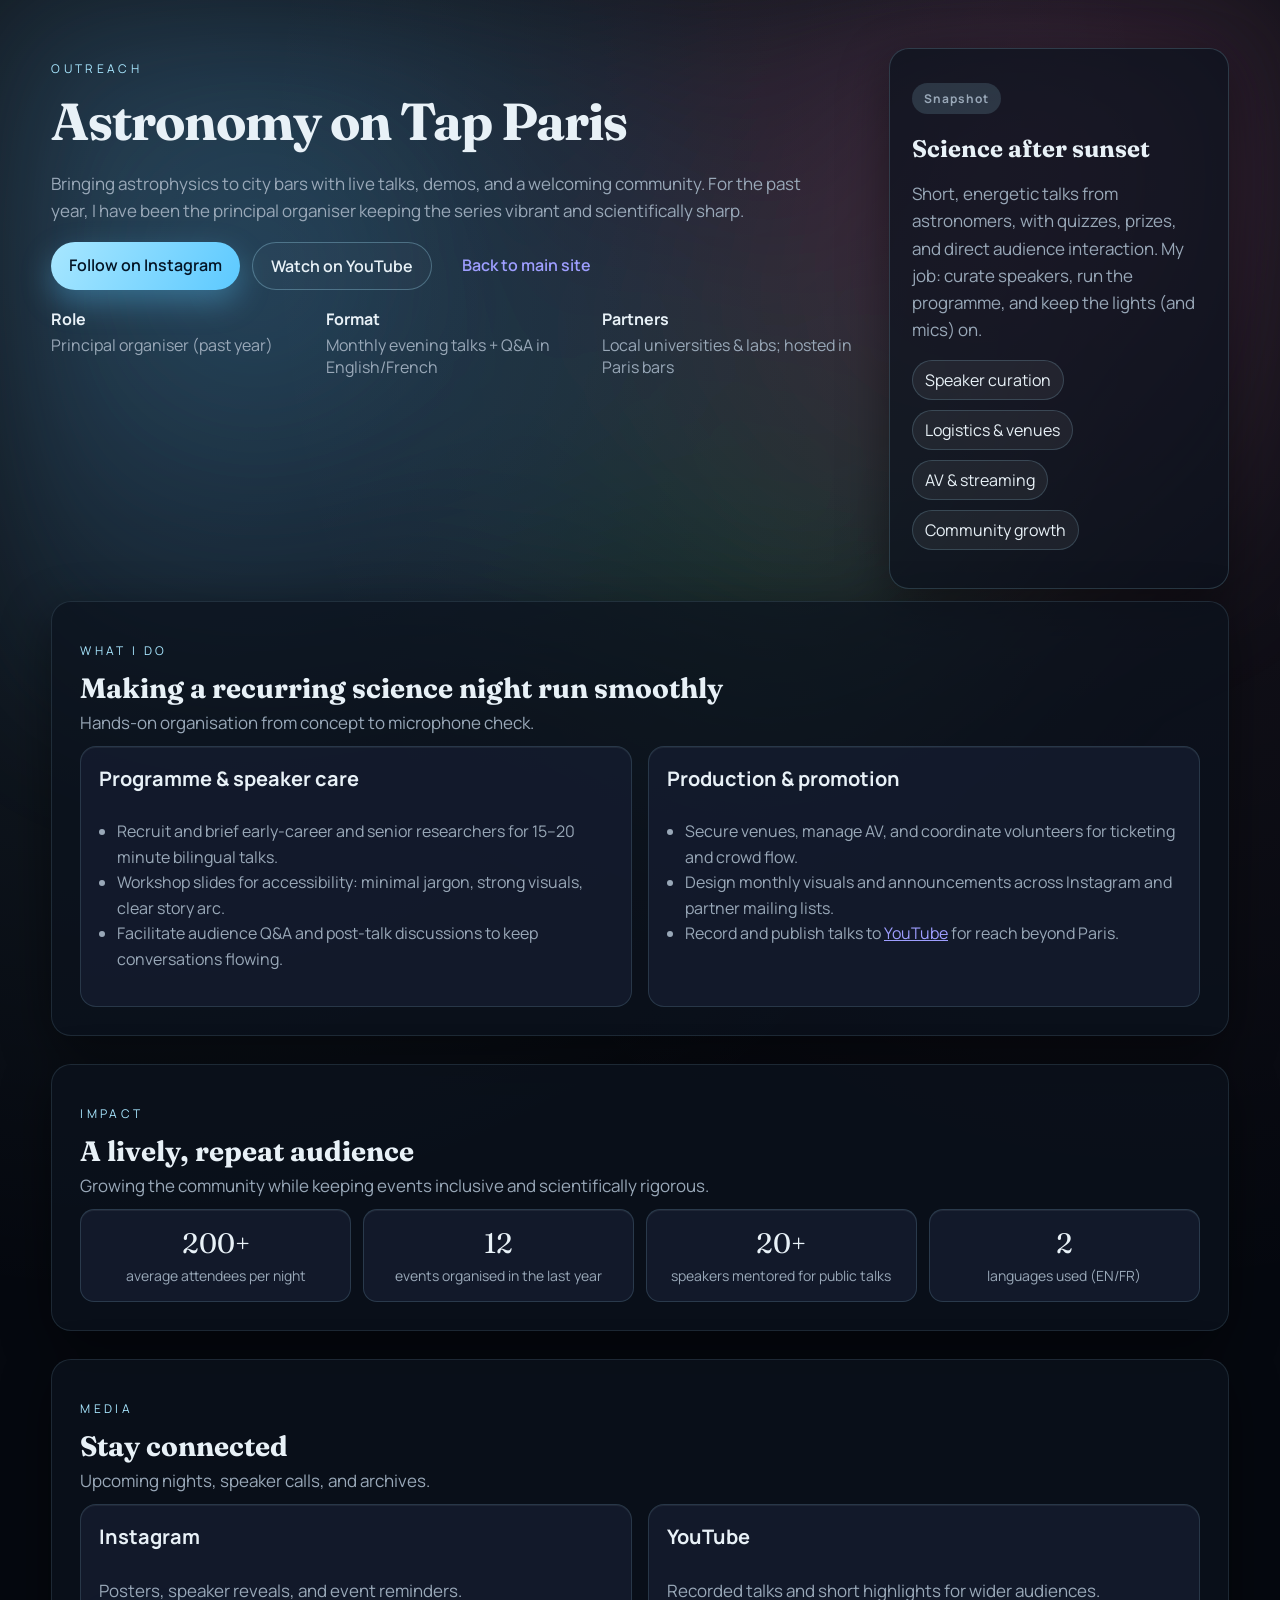
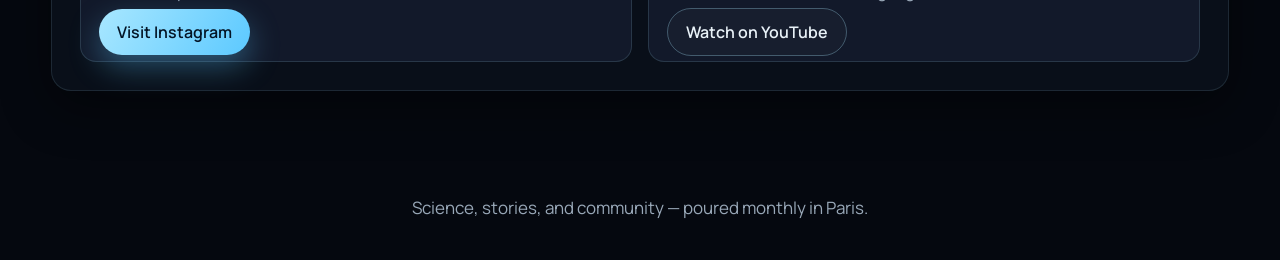
==== aot.html @ 62cdd080 "Merge pull request #1 from calumhrmurray/codex/create-astronomy-research-website-on-github Add Astro" ====
<!DOCTYPE html>
<html lang="en">
<head>
  <meta charset="UTF-8" />
  <meta name="viewport" content="width=device-width, initial-scale=1.0" />
  <title>Astronomy on Tap Paris | Calum H. Murray</title>
  <link rel="preconnect" href="https://fonts.googleapis.com">
  <link rel="preconnect" href="https://fonts.gstatic.com" crossorigin>
  <link href="https://fonts.googleapis.com/css2?family=Fraunces:wght@400;600;700&family=Manrope:wght@300;400;500;600&display=swap" rel="stylesheet">
  <link rel="stylesheet" href="styles.css" />
</head>
<body>
  <div class="aurora"></div>
  <header class="hero hero--narrow">
    <div class="hero__text">
      <p class="eyebrow">Outreach</p>
      <h1>Astronomy on Tap Paris</h1>
      <p class="lede">Bringing astrophysics to city bars with live talks, demos, and a welcoming community. For the past year, I have been the principal organiser keeping the series vibrant and scientifically sharp.</p>
      <div class="hero__actions">
        <a class="button primary" href="https://www.instagram.com/aotparis/" target="_blank" rel="noopener">Follow on Instagram</a>
        <a class="button ghost" href="https://www.youtube.com/@AoTParis" target="_blank" rel="noopener">Watch on YouTube</a>
        <a class="button" href="index.html">Back to main site</a>
      </div>
      <dl class="meta">
        <div><dt>Role</dt><dd>Principal organiser (past year)</dd></div>
        <div><dt>Format</dt><dd>Monthly evening talks + Q&A in English/French</dd></div>
        <div><dt>Partners</dt><dd>Local universities &amp; labs; hosted in Paris bars</dd></div>
      </dl>
    </div>
    <div class="hero__card">
      <p class="tag">Snapshot</p>
      <h2>Science after sunset</h2>
      <p>Short, energetic talks from astronomers, with quizzes, prizes, and direct audience interaction. My job: curate speakers, run the programme, and keep the lights (and mics) on.</p>
      <ul class="pill-list">
        <li>Speaker curation</li>
        <li>Logistics &amp; venues</li>
        <li>AV &amp; streaming</li>
        <li>Community growth</li>
      </ul>
    </div>
  </header>

  <main>
    <section class="panel">
      <div class="panel__header">
        <p class="eyebrow">What I do</p>
        <h3>Making a recurring science night run smoothly</h3>
        <p class="subtitle">Hands-on organisation from concept to microphone check.</p>
      </div>
      <div class="grid grid--two">
        <article class="card">
          <h4>Programme &amp; speaker care</h4>
          <ul class="bullet-list">
            <li>Recruit and brief early-career and senior researchers for 15–20 minute bilingual talks.</li>
            <li>Workshop slides for accessibility: minimal jargon, strong visuals, clear story arc.</li>
            <li>Facilitate audience Q&amp;A and post-talk discussions to keep conversations flowing.</li>
          </ul>
        </article>
        <article class="card">
          <h4>Production &amp; promotion</h4>
          <ul class="bullet-list">
            <li>Secure venues, manage AV, and coordinate volunteers for ticketing and crowd flow.</li>
            <li>Design monthly visuals and announcements across Instagram and partner mailing lists.</li>
            <li>Record and publish talks to <a href="https://www.youtube.com/@AoTParis" target="_blank" rel="noopener">YouTube</a> for reach beyond Paris.</li>
          </ul>
        </article>
      </div>
    </section>

    <section class="panel">
      <div class="panel__header">
        <p class="eyebrow">Impact</p>
        <h3>A lively, repeat audience</h3>
        <p class="subtitle">Growing the community while keeping events inclusive and scientifically rigorous.</p>
      </div>
      <div class="metrics">
        <div class="metric">
          <p class="metric__value">200+</p>
          <p class="metric__label">average attendees per night</p>
        </div>
        <div class="metric">
          <p class="metric__value">12</p>
          <p class="metric__label">events organised in the last year</p>
        </div>
        <div class="metric">
          <p class="metric__value">20+</p>
          <p class="metric__label">speakers mentored for public talks</p>
        </div>
        <div class="metric">
          <p class="metric__value">2</p>
          <p class="metric__label">languages used (EN/FR)</p>
        </div>
      </div>
    </section>

    <section class="panel">
      <div class="panel__header">
        <p class="eyebrow">Media</p>
        <h3>Stay connected</h3>
        <p class="subtitle">Upcoming nights, speaker calls, and archives.</p>
      </div>
      <div class="grid grid--two">
        <article class="card">
          <h4>Instagram</h4>
          <p>Posters, speaker reveals, and event reminders.</p>
          <a class="button primary" href="https://www.instagram.com/aotparis/" target="_blank" rel="noopener">Visit Instagram</a>
        </article>
        <article class="card">
          <h4>YouTube</h4>
          <p>Recorded talks and short highlights for wider audiences.</p>
          <a class="button ghost" href="https://www.youtube.com/@AoTParis" target="_blank" rel="noopener">Watch on YouTube</a>
        </article>
      </div>
    </section>
  </main>

  <footer class="footer">
    <p>Science, stories, and community — poured monthly in Paris.</p>
  </footer>
</body>
</html>
---- styles.css ----
:root {
  --bg: #05080f;
  --panel: rgba(12, 18, 30, 0.72);
  --accent: #a8e7ff;
  --accent-strong: #5cc9ff;
  --ink: #e8f1f7;
  --muted: #99a8b8;
  --card: rgba(20, 29, 46, 0.85);
  --shadow: 0 15px 50px rgba(0, 0, 0, 0.45);
  --radius: 20px;
  --grid: minmax(240px, 1fr);
  color-scheme: dark;
}

* { box-sizing: border-box; }

body {
  margin: 0;
  font-family: 'Manrope', system-ui, sans-serif;
  background: radial-gradient(80% 60% at 10% 10%, rgba(168, 231, 255, 0.12), transparent),
              radial-gradient(70% 60% at 90% 10%, rgba(255, 165, 196, 0.08), transparent),
              var(--bg);
  color: var(--ink);
  min-height: 100vh;
  overflow-x: hidden;
}

.aurora {
  position: fixed;
  inset: 0;
  background: radial-gradient(circle at 20% 30%, rgba(108, 182, 255, 0.25), transparent 45%),
              radial-gradient(circle at 80% 20%, rgba(255, 148, 205, 0.18), transparent 40%),
              radial-gradient(circle at 60% 60%, rgba(126, 255, 193, 0.12), transparent 40%);
  filter: blur(60px) saturate(130%);
  pointer-events: none;
  z-index: 0;
}

header, main, footer { position: relative; z-index: 1; }

.hero {
  display: grid;
  grid-template-columns: minmax(320px, 1fr) 340px;
  gap: 32px;
  padding: 64px clamp(24px, 4vw, 64px) 32px;
  align-items: start;
}

.hero--narrow {
  padding-top: 48px;
  padding-bottom: 12px;
}

.hero__text h1 {
  font-family: 'Fraunces', serif;
  font-size: clamp(36px, 5vw, 52px);
  margin: 8px 0 12px;
  letter-spacing: -0.02em;
}

.hero__text .lede { max-width: 760px; line-height: 1.6; color: var(--muted); }

.eyebrow {
  text-transform: uppercase;
  letter-spacing: 0.28em;
  font-size: 12px;
  color: var(--accent);
}

.lede, p { font-size: 17px; }

.hero__actions { display: flex; gap: 12px; margin: 18px 0; flex-wrap: wrap; }

.button {
  padding: 12px 18px;
  border-radius: 999px;
  text-decoration: none;
  font-weight: 600;
  transition: transform 0.25s ease, box-shadow 0.25s ease, background 0.25s ease;
}

.button.primary {
  background: linear-gradient(120deg, var(--accent), var(--accent-strong));
  color: #041526;
  box-shadow: 0 12px 30px rgba(92, 201, 255, 0.35);
}

.button.ghost {
  border: 1px solid rgba(168, 231, 255, 0.3);
  color: var(--ink);
  background: rgba(255, 255, 255, 0.02);
}

.button:hover { transform: translateY(-2px); }

.meta { display: grid; grid-template-columns: repeat(auto-fit, minmax(240px, 1fr)); gap: 8px 20px; margin: 18px 0; color: var(--muted); }
.meta dt { font-weight: 700; color: var(--ink); }
.meta dd { margin: 4px 0 12px; }

.hero__card {
  background: var(--panel);
  padding: 22px;
  border-radius: var(--radius);
  border: 1px solid rgba(168, 231, 255, 0.18);
  box-shadow: var(--shadow);
}

.hero__card h2 { margin-top: 8px; margin-bottom: 8px; font-family: 'Fraunces', serif; }
.hero__card p { color: var(--muted); line-height: 1.6; }
.tag {
  display: inline-flex;
  padding: 6px 12px;
  background: rgba(168, 231, 255, 0.15);
  border-radius: 999px;
  color: var(--accent);
  font-weight: 700;
  letter-spacing: 0.08em;
  font-size: 12px;
}

.pill-list { list-style: none; padding: 0; display: flex; gap: 10px; flex-wrap: wrap; }
.pill-list li { background: rgba(255, 255, 255, 0.06); padding: 8px 12px; border-radius: 999px; border: 1px solid rgba(168, 231, 255, 0.18); }

main { display: flex; flex-direction: column; gap: 28px; padding: 0 clamp(24px, 4vw, 64px) 64px; }

.panel {
  background: var(--panel);
  padding: 28px;
  border-radius: var(--radius);
  border: 1px solid rgba(168, 231, 255, 0.12);
  box-shadow: var(--shadow);
}

.panel__header h3 { margin: 6px 0; font-size: 28px; font-family: 'Fraunces', serif; }
.panel__header .subtitle { color: var(--muted); margin: 0 0 12px; }

.grid {
  display: grid;
  grid-template-columns: repeat(auto-fit, minmax(240px, 1fr));
  gap: 16px;
}

.grid--two { grid-template-columns: repeat(auto-fit, minmax(300px, 1fr)); }

.card {
  background: var(--card);
  padding: 18px;
  border-radius: 16px;
  border: 1px solid rgba(168, 231, 255, 0.14);
  box-shadow: inset 0 1px 0 rgba(255,255,255,0.06);
}

.card h4 { margin-top: 0; font-size: 20px; }
.card p { color: var(--muted); line-height: 1.6; }

.list article { border-bottom: 1px solid rgba(255,255,255,0.06); padding: 14px 0; }
.list article:last-child { border-bottom: none; }
.year { color: var(--accent); font-weight: 700; letter-spacing: 0.08em; text-transform: uppercase; margin: 0; }

.timeline__grid { display: grid; grid-template-columns: repeat(auto-fit, minmax(220px, 1fr)); gap: 14px; }
.timeline__item { background: var(--card); padding: 16px; border-radius: 14px; border: 1px solid rgba(168, 231, 255, 0.14); }
.timeline__item .year { margin-bottom: 6px; }

.bullet-list { padding-left: 18px; color: var(--muted); line-height: 1.6; }

.panel--graph #graph { width: 100%; height: 520px; background: linear-gradient(180deg, rgba(255,255,255,0.02), rgba(255,255,255,0.03)); border-radius: 16px; border: 1px dashed rgba(168, 231, 255, 0.28); }
.legend { margin-top: 12px; color: var(--muted); font-size: 14px; }
.dot { display: inline-block; width: 12px; height: 12px; border-radius: 50%; margin-right: 6px; border: 1px solid rgba(255,255,255,0.3); }
.dot.paper { background: #0a3a6d; }
.dot.theme { background: #0f6d67; }

.footer { text-align: center; padding: 24px; color: var(--muted); font-size: 14px; }

.metrics {
  display: grid;
  grid-template-columns: repeat(auto-fit, minmax(180px, 1fr));
  gap: 12px;
}

.metric {
  background: var(--card);
  border: 1px solid rgba(168, 231, 255, 0.16);
  border-radius: 14px;
  padding: 16px;
  text-align: center;
  box-shadow: inset 0 1px 0 rgba(255, 255, 255, 0.06);
}

.metric__value {
  margin: 0;
  font-size: 28px;
  font-family: 'Fraunces', serif;
}

.metric__label {
  margin: 6px 0 0;
  color: var(--muted);
  font-size: 14px;
}

@media (max-width: 900px) {
  .hero { grid-template-columns: 1fr; }
  .hero__card { order: -1; }
}

@media (max-width: 600px) {
  main { padding: 0 16px 48px; }
  .panel { padding: 20px; }
  .hero { padding: 48px 16px 16px; }
  .hero__text .lede { font-size: 16px; }
}
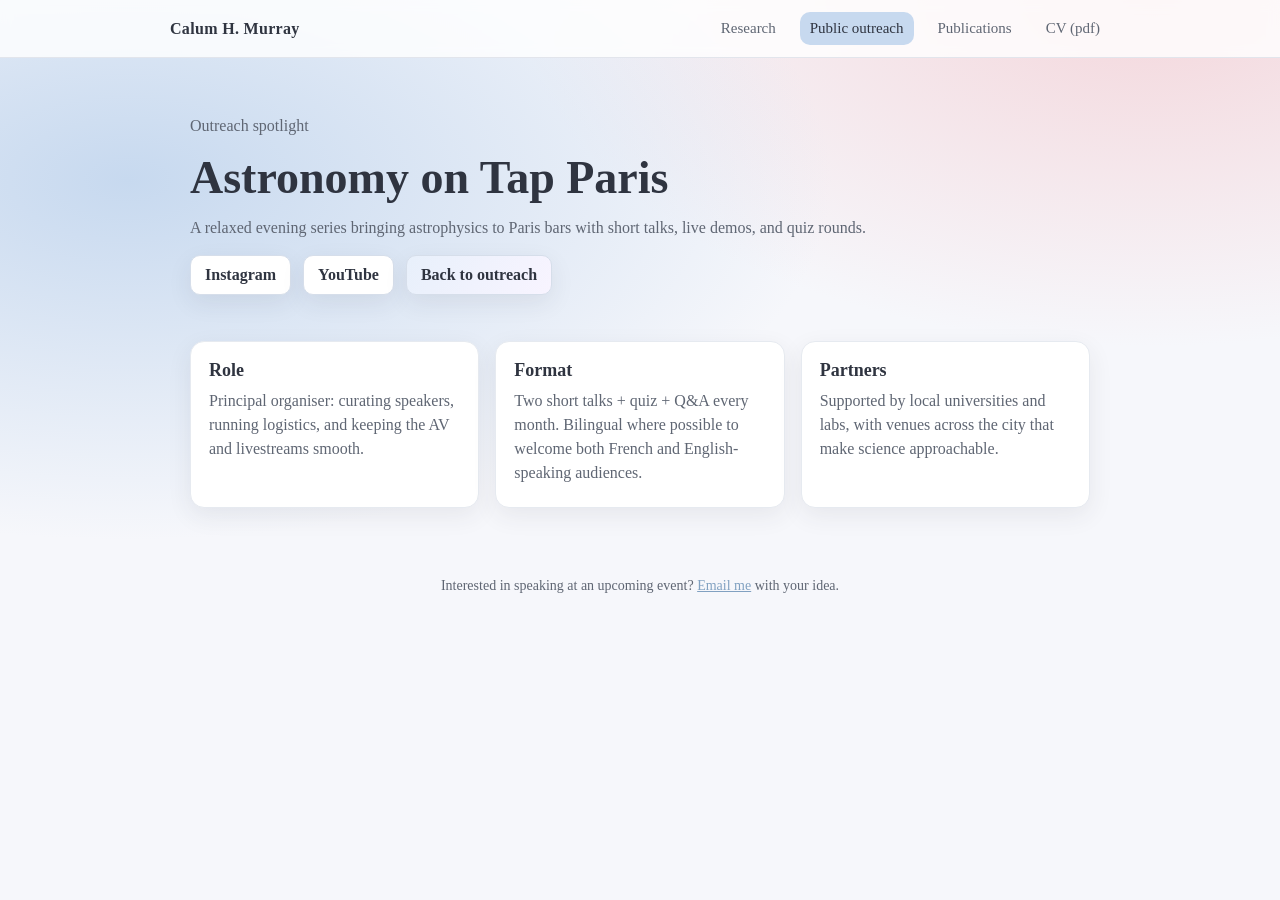
==== commit 1aa06860: "Inline observatory photo as data URI" ====
--- a/aot.html
+++ b/aot.html
@@ -4,118 +4,53 @@
   <meta charset="UTF-8" />
   <meta name="viewport" content="width=device-width, initial-scale=1.0" />
   <title>Astronomy on Tap Paris | Calum H. Murray</title>
-  <link rel="preconnect" href="https://fonts.googleapis.com">
-  <link rel="preconnect" href="https://fonts.gstatic.com" crossorigin>
-  <link href="https://fonts.googleapis.com/css2?family=Fraunces:wght@400;600;700&family=Manrope:wght@300;400;500;600&display=swap" rel="stylesheet">
   <link rel="stylesheet" href="styles.css" />
 </head>
 <body>
-  <div class="aurora"></div>
-  <header class="hero hero--narrow">
-    <div class="hero__text">
-      <p class="eyebrow">Outreach</p>
+  <nav class="navbar">
+    <div class="navbar__inner">
+      <a class="brand" href="index.html">Calum H. Murray</a>
+      <div class="nav-links">
+        <a href="index.html">Research</a>
+        <a href="outreach.html" aria-current="page">Public outreach</a>
+        <a href="publications.html">Publications</a>
+        <a href="cv.pdf" target="_blank" rel="noopener">CV (pdf)</a>
+      </div>
+    </div>
+  </nav>
+
+  <div class="page">
+    <header class="hero">
+      <p class="muted">Outreach spotlight</p>
       <h1>Astronomy on Tap Paris</h1>
-      <p class="lede">Bringing astrophysics to city bars with live talks, demos, and a welcoming community. For the past year, I have been the principal organiser keeping the series vibrant and scientifically sharp.</p>
+      <p>A relaxed evening series bringing astrophysics to Paris bars with short talks, live demos, and quiz rounds.</p>
       <div class="hero__actions">
-        <a class="button primary" href="https://www.instagram.com/aotparis/" target="_blank" rel="noopener">Follow on Instagram</a>
-        <a class="button ghost" href="https://www.youtube.com/@AoTParis" target="_blank" rel="noopener">Watch on YouTube</a>
-        <a class="button" href="index.html">Back to main site</a>
+        <a class="button" href="https://www.instagram.com/aotparis/" target="_blank" rel="noopener">Instagram</a>
+        <a class="button" href="https://www.youtube.com/@AoTParis" target="_blank" rel="noopener">YouTube</a>
+        <a class="button secondary" href="outreach.html">Back to outreach</a>
       </div>
-      <dl class="meta">
-        <div><dt>Role</dt><dd>Principal organiser (past year)</dd></div>
-        <div><dt>Format</dt><dd>Monthly evening talks + Q&A in English/French</dd></div>
-        <div><dt>Partners</dt><dd>Local universities &amp; labs; hosted in Paris bars</dd></div>
-      </dl>
-    </div>
-    <div class="hero__card">
-      <p class="tag">Snapshot</p>
-      <h2>Science after sunset</h2>
-      <p>Short, energetic talks from astronomers, with quizzes, prizes, and direct audience interaction. My job: curate speakers, run the programme, and keep the lights (and mics) on.</p>
-      <ul class="pill-list">
-        <li>Speaker curation</li>
-        <li>Logistics &amp; venues</li>
-        <li>AV &amp; streaming</li>
-        <li>Community growth</li>
-      </ul>
-    </div>
-  </header>
+    </header>
 
-  <main>
-    <section class="panel">
-      <div class="panel__header">
-        <p class="eyebrow">What I do</p>
-        <h3>Making a recurring science night run smoothly</h3>
-        <p class="subtitle">Hands-on organisation from concept to microphone check.</p>
-      </div>
-      <div class="grid grid--two">
-        <article class="card">
-          <h4>Programme &amp; speaker care</h4>
-          <ul class="bullet-list">
-            <li>Recruit and brief early-career and senior researchers for 15–20 minute bilingual talks.</li>
-            <li>Workshop slides for accessibility: minimal jargon, strong visuals, clear story arc.</li>
-            <li>Facilitate audience Q&amp;A and post-talk discussions to keep conversations flowing.</li>
-          </ul>
-        </article>
-        <article class="card">
-          <h4>Production &amp; promotion</h4>
-          <ul class="bullet-list">
-            <li>Secure venues, manage AV, and coordinate volunteers for ticketing and crowd flow.</li>
-            <li>Design monthly visuals and announcements across Instagram and partner mailing lists.</li>
-            <li>Record and publish talks to <a href="https://www.youtube.com/@AoTParis" target="_blank" rel="noopener">YouTube</a> for reach beyond Paris.</li>
-          </ul>
-        </article>
-      </div>
-    </section>
-
-    <section class="panel">
-      <div class="panel__header">
-        <p class="eyebrow">Impact</p>
-        <h3>A lively, repeat audience</h3>
-        <p class="subtitle">Growing the community while keeping events inclusive and scientifically rigorous.</p>
-      </div>
-      <div class="metrics">
-        <div class="metric">
-          <p class="metric__value">200+</p>
-          <p class="metric__label">average attendees per night</p>
+    <section>
+      <div class="grid">
+        <div class="card">
+          <h3>Role</h3>
+          <p>Principal organiser: curating speakers, running logistics, and keeping the AV and livestreams smooth.</p>
         </div>
-        <div class="metric">
-          <p class="metric__value">12</p>
-          <p class="metric__label">events organised in the last year</p>
+        <div class="card">
+          <h3>Format</h3>
+          <p>Two short talks + quiz + Q&amp;A every month. Bilingual where possible to welcome both French and English-speaking audiences.</p>
         </div>
-        <div class="metric">
-          <p class="metric__value">20+</p>
-          <p class="metric__label">speakers mentored for public talks</p>
-        </div>
-        <div class="metric">
-          <p class="metric__value">2</p>
-          <p class="metric__label">languages used (EN/FR)</p>
+        <div class="card">
+          <h3>Partners</h3>
+          <p>Supported by local universities and labs, with venues across the city that make science approachable.</p>
         </div>
       </div>
     </section>
 
-    <section class="panel">
-      <div class="panel__header">
-        <p class="eyebrow">Media</p>
-        <h3>Stay connected</h3>
-        <p class="subtitle">Upcoming nights, speaker calls, and archives.</p>
-      </div>
-      <div class="grid grid--two">
-        <article class="card">
-          <h4>Instagram</h4>
-          <p>Posters, speaker reveals, and event reminders.</p>
-          <a class="button primary" href="https://www.instagram.com/aotparis/" target="_blank" rel="noopener">Visit Instagram</a>
-        </article>
-        <article class="card">
-          <h4>YouTube</h4>
-          <p>Recorded talks and short highlights for wider audiences.</p>
-          <a class="button ghost" href="https://www.youtube.com/@AoTParis" target="_blank" rel="noopener">Watch on YouTube</a>
-        </article>
-      </div>
-    </section>
-  </main>
-
-  <footer class="footer">
-    <p>Science, stories, and community — poured monthly in Paris.</p>
-  </footer>
+    <footer>
+      <p>Interested in speaking at an upcoming event? <a href="mailto:calum.murray@cea.fr">Email me</a> with your idea.</p>
+    </footer>
+  </div>
 </body>
 </html>
--- a/styles.css
+++ b/styles.css
@@ -1,211 +1,205 @@
 :root {
-  --bg: #05080f;
-  --panel: rgba(12, 18, 30, 0.72);
-  --accent: #a8e7ff;
-  --accent-strong: #5cc9ff;
-  --ink: #e8f1f7;
-  --muted: #99a8b8;
-  --card: rgba(20, 29, 46, 0.85);
-  --shadow: 0 15px 50px rgba(0, 0, 0, 0.45);
-  --radius: 20px;
-  --grid: minmax(240px, 1fr);
-  color-scheme: dark;
+  --bg: #f6f7fb;
+  --panel: #ffffff;
+  --ink: #2f3440;
+  --muted: #5f6673;
+  --accent: #81a1c1;
+  --accent-soft: #c7d9ef;
+  --accent-rose: #f4d7dc;
+  --shadow: 0 8px 24px rgba(47, 52, 64, 0.08);
+  --radius: 14px;
 }
 
 * { box-sizing: border-box; }
 
 body {
   margin: 0;
-  font-family: 'Manrope', system-ui, sans-serif;
-  background: radial-gradient(80% 60% at 10% 10%, rgba(168, 231, 255, 0.12), transparent),
-              radial-gradient(70% 60% at 90% 10%, rgba(255, 165, 196, 0.08), transparent),
+  font-family: "Palatino", "Palatino Linotype", "Book Antiqua", Georgia, serif;
+  background: radial-gradient(110% 80% at 10% 20%, var(--accent-soft), transparent 50%),
+              radial-gradient(90% 70% at 90% 0%, var(--accent-rose), transparent 55%),
               var(--bg);
   color: var(--ink);
   min-height: 100vh;
-  overflow-x: hidden;
-}
-
-.aurora {
-  position: fixed;
-  inset: 0;
-  background: radial-gradient(circle at 20% 30%, rgba(108, 182, 255, 0.25), transparent 45%),
-              radial-gradient(circle at 80% 20%, rgba(255, 148, 205, 0.18), transparent 40%),
-              radial-gradient(circle at 60% 60%, rgba(126, 255, 193, 0.12), transparent 40%);
-  filter: blur(60px) saturate(130%);
-  pointer-events: none;
-  z-index: 0;
-}
-
-header, main, footer { position: relative; z-index: 1; }
+}
+
+a { color: var(--accent); }
+
+a:hover { color: #4f6a8c; }
+
+.page {
+  max-width: 940px;
+  margin: 0 auto;
+  padding: 0 20px 64px;
+}
+
+.navbar {
+  position: sticky;
+  top: 0;
+  z-index: 5;
+  background: rgba(255, 255, 255, 0.8);
+  backdrop-filter: blur(6px);
+  border-bottom: 1px solid #e2e5ec;
+}
+
+.navbar__inner {
+  display: flex;
+  align-items: center;
+  justify-content: space-between;
+  max-width: 980px;
+  margin: 0 auto;
+  padding: 12px 20px;
+}
+
+.brand {
+  font-weight: 700;
+  letter-spacing: 0.02em;
+  color: var(--ink);
+  text-decoration: none;
+}
+
+.nav-links {
+  display: flex;
+  gap: 14px;
+  font-size: 15px;
+}
+
+.nav-links a {
+  color: var(--muted);
+  text-decoration: none;
+  padding: 8px 10px;
+  border-radius: 10px;
+}
+
+.nav-links a:hover,
+.nav-links a[aria-current="page"] {
+  background: var(--accent-soft);
+  color: var(--ink);
+}
 
 .hero {
-  display: grid;
-  grid-template-columns: minmax(320px, 1fr) 340px;
-  gap: 32px;
-  padding: 64px clamp(24px, 4vw, 64px) 32px;
-  align-items: start;
-}
-
-.hero--narrow {
-  padding-top: 48px;
-  padding-bottom: 12px;
-}
-
-.hero__text h1 {
-  font-family: 'Fraunces', serif;
-  font-size: clamp(36px, 5vw, 52px);
-  margin: 8px 0 12px;
-  letter-spacing: -0.02em;
-}
-
-.hero__text .lede { max-width: 760px; line-height: 1.6; color: var(--muted); }
-
-.eyebrow {
-  text-transform: uppercase;
-  letter-spacing: 0.28em;
-  font-size: 12px;
-  color: var(--accent);
-}
-
-.lede, p { font-size: 17px; }
-
-.hero__actions { display: flex; gap: 12px; margin: 18px 0; flex-wrap: wrap; }
+  padding: 56px 0 18px;
+}
+
+.hero h1 {
+  margin: 0 0 12px;
+  font-size: clamp(32px, 4vw, 46px);
+}
+
+.hero p {
+  margin: 0 0 12px;
+  color: var(--muted);
+  line-height: 1.55;
+}
+
+.hero__actions {
+  display: flex;
+  gap: 12px;
+  flex-wrap: wrap;
+  margin-top: 14px;
+}
 
 .button {
-  padding: 12px 18px;
-  border-radius: 999px;
+  display: inline-flex;
+  align-items: center;
+  justify-content: center;
+  gap: 6px;
+  padding: 10px 14px;
+  border-radius: 10px;
   text-decoration: none;
   font-weight: 600;
-  transition: transform 0.25s ease, box-shadow 0.25s ease, background 0.25s ease;
-}
-
-.button.primary {
-  background: linear-gradient(120deg, var(--accent), var(--accent-strong));
-  color: #041526;
-  box-shadow: 0 12px 30px rgba(92, 201, 255, 0.35);
-}
-
-.button.ghost {
-  border: 1px solid rgba(168, 231, 255, 0.3);
-  color: var(--ink);
-  background: rgba(255, 255, 255, 0.02);
-}
-
-.button:hover { transform: translateY(-2px); }
-
-.meta { display: grid; grid-template-columns: repeat(auto-fit, minmax(240px, 1fr)); gap: 8px 20px; margin: 18px 0; color: var(--muted); }
-.meta dt { font-weight: 700; color: var(--ink); }
-.meta dd { margin: 4px 0 12px; }
-
-.hero__card {
-  background: var(--panel);
-  padding: 22px;
-  border-radius: var(--radius);
-  border: 1px solid rgba(168, 231, 255, 0.18);
-  box-shadow: var(--shadow);
-}
-
-.hero__card h2 { margin-top: 8px; margin-bottom: 8px; font-family: 'Fraunces', serif; }
-.hero__card p { color: var(--muted); line-height: 1.6; }
-.tag {
-  display: inline-flex;
-  padding: 6px 12px;
-  background: rgba(168, 231, 255, 0.15);
-  border-radius: 999px;
-  color: var(--accent);
-  font-weight: 700;
-  letter-spacing: 0.08em;
-  font-size: 12px;
-}
-
-.pill-list { list-style: none; padding: 0; display: flex; gap: 10px; flex-wrap: wrap; }
-.pill-list li { background: rgba(255, 255, 255, 0.06); padding: 8px 12px; border-radius: 999px; border: 1px solid rgba(168, 231, 255, 0.18); }
-
-main { display: flex; flex-direction: column; gap: 28px; padding: 0 clamp(24px, 4vw, 64px) 64px; }
-
-.panel {
-  background: var(--panel);
-  padding: 28px;
-  border-radius: var(--radius);
-  border: 1px solid rgba(168, 231, 255, 0.12);
-  box-shadow: var(--shadow);
-}
-
-.panel__header h3 { margin: 6px 0; font-size: 28px; font-family: 'Fraunces', serif; }
-.panel__header .subtitle { color: var(--muted); margin: 0 0 12px; }
+  border: 1px solid #d6deea;
+  color: var(--ink);
+  background: #ffffff;
+  box-shadow: var(--shadow);
+}
+
+.button.secondary {
+  background: linear-gradient(120deg, #e8f0fb, #f8f4ff);
+  color: #2f3440;
+}
 
 .grid {
   display: grid;
   grid-template-columns: repeat(auto-fit, minmax(240px, 1fr));
   gap: 16px;
-}
-
-.grid--two { grid-template-columns: repeat(auto-fit, minmax(300px, 1fr)); }
+  margin: 28px 0;
+}
 
 .card {
-  background: var(--card);
-  padding: 18px;
-  border-radius: 16px;
-  border: 1px solid rgba(168, 231, 255, 0.14);
-  box-shadow: inset 0 1px 0 rgba(255,255,255,0.06);
-}
-
-.card h4 { margin-top: 0; font-size: 20px; }
-.card p { color: var(--muted); line-height: 1.6; }
-
-.list article { border-bottom: 1px solid rgba(255,255,255,0.06); padding: 14px 0; }
-.list article:last-child { border-bottom: none; }
-.year { color: var(--accent); font-weight: 700; letter-spacing: 0.08em; text-transform: uppercase; margin: 0; }
-
-.timeline__grid { display: grid; grid-template-columns: repeat(auto-fit, minmax(220px, 1fr)); gap: 14px; }
-.timeline__item { background: var(--card); padding: 16px; border-radius: 14px; border: 1px solid rgba(168, 231, 255, 0.14); }
-.timeline__item .year { margin-bottom: 6px; }
-
-.bullet-list { padding-left: 18px; color: var(--muted); line-height: 1.6; }
-
-.panel--graph #graph { width: 100%; height: 520px; background: linear-gradient(180deg, rgba(255,255,255,0.02), rgba(255,255,255,0.03)); border-radius: 16px; border: 1px dashed rgba(168, 231, 255, 0.28); }
-.legend { margin-top: 12px; color: var(--muted); font-size: 14px; }
-.dot { display: inline-block; width: 12px; height: 12px; border-radius: 50%; margin-right: 6px; border: 1px solid rgba(255,255,255,0.3); }
-.dot.paper { background: #0a3a6d; }
-.dot.theme { background: #0f6d67; }
-
-.footer { text-align: center; padding: 24px; color: var(--muted); font-size: 14px; }
-
-.metrics {
-  display: grid;
-  grid-template-columns: repeat(auto-fit, minmax(180px, 1fr));
-  gap: 12px;
-}
-
-.metric {
-  background: var(--card);
-  border: 1px solid rgba(168, 231, 255, 0.16);
-  border-radius: 14px;
-  padding: 16px;
+  background: var(--panel);
+  border-radius: var(--radius);
+  padding: 18px 18px 16px;
+  box-shadow: var(--shadow);
+  border: 1px solid #e6eaf0;
+}
+
+.card h3 {
+  margin: 0 0 8px;
+  font-size: 18px;
+}
+
+.card p {
+  margin: 0 0 6px;
+  color: var(--muted);
+  line-height: 1.5;
+}
+
+.section-title {
+  font-size: 22px;
+  margin: 32px 0 12px;
+}
+
+.list {
+  list-style: none;
+  padding: 0;
+  margin: 0;
+}
+
+.list li {
+  background: #fff;
+  border: 1px solid #e6eaf0;
+  border-radius: var(--radius);
+  padding: 14px 16px;
+  margin-bottom: 10px;
+  box-shadow: var(--shadow);
+}
+
+.list strong { display: block; margin-bottom: 4px; }
+
+.muted { color: var(--muted); }
+
+.figure {
+  margin: 20px 0 10px;
+  border-radius: var(--radius);
+  overflow: hidden;
+  box-shadow: var(--shadow);
+  border: 1px solid #e6eaf0;
+}
+
+.figure img {
+  width: 100%;
+  display: block;
+  cursor: pointer;
+  transition: filter 0.45s ease, transform 0.4s ease;
+}
+
+.figure img:hover { transform: scale(1.01); }
+
+.figure img.is-monochrome {
+  filter: contrast(112%) brightness(102%);
+}
+
+.figure figcaption {
+  padding: 10px 12px;
+  font-size: 14px;
+  color: var(--muted);
+  background: #f9fbff;
+}
+
+footer {
+  margin-top: 38px;
+  padding: 18px 0 10px;
+  color: var(--muted);
+  font-size: 14px;
   text-align: center;
-  box-shadow: inset 0 1px 0 rgba(255, 255, 255, 0.06);
-}
-
-.metric__value {
-  margin: 0;
-  font-size: 28px;
-  font-family: 'Fraunces', serif;
-}
-
-.metric__label {
-  margin: 6px 0 0;
-  color: var(--muted);
-  font-size: 14px;
-}
-
-@media (max-width: 900px) {
-  .hero { grid-template-columns: 1fr; }
-  .hero__card { order: -1; }
-}
-
-@media (max-width: 600px) {
-  main { padding: 0 16px 48px; }
-  .panel { padding: 20px; }
-  .hero { padding: 48px 16px 16px; }
-  .hero__text .lede { font-size: 16px; }
-}
+}
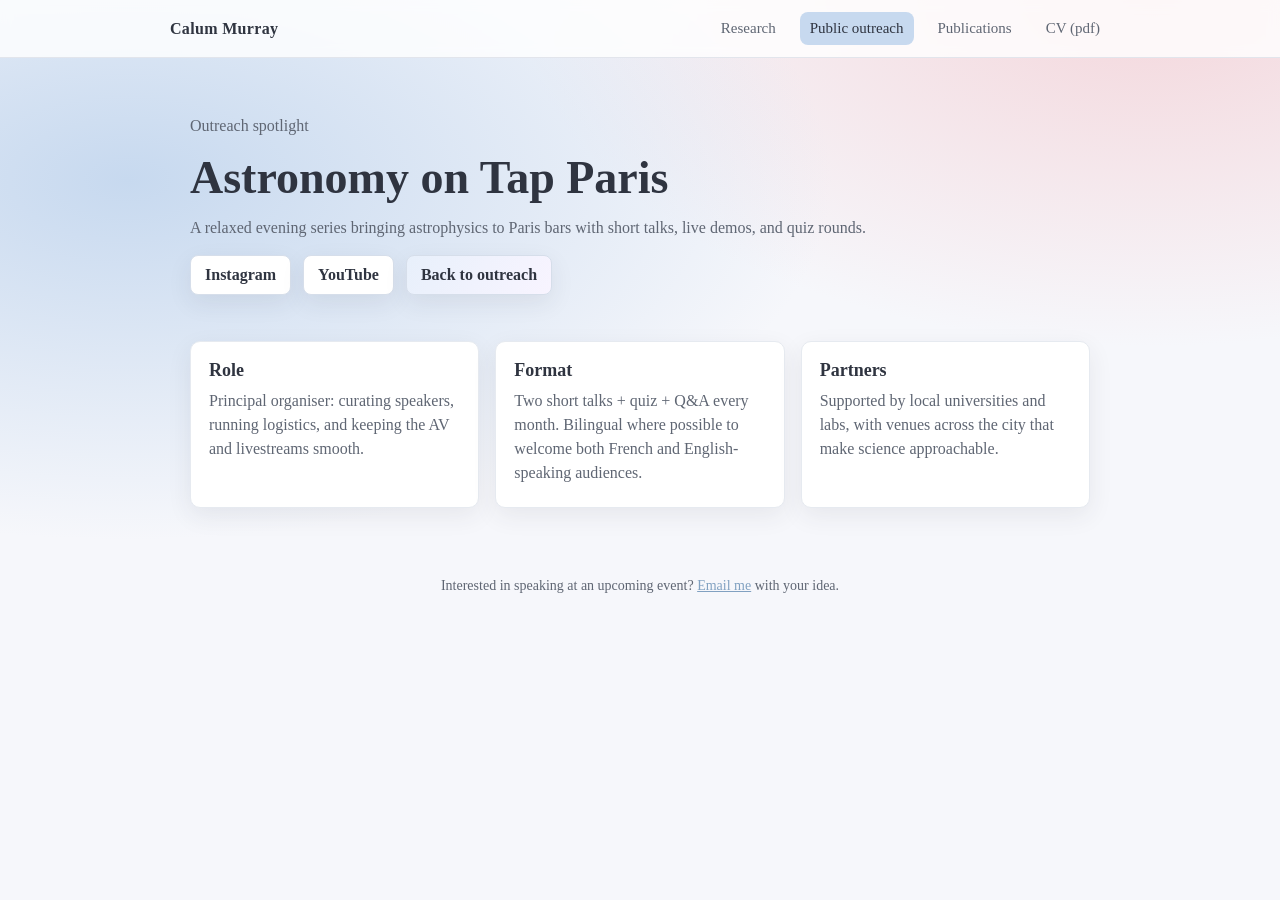
==== commit 23e30dab: "Merge pull request #3 from calumhrmurray/codex/update-website-layout-and-style Restore research netw" ====
--- a/aot.html
+++ b/aot.html
@@ -3,13 +3,13 @@
 <head>
   <meta charset="UTF-8" />
   <meta name="viewport" content="width=device-width, initial-scale=1.0" />
-  <title>Astronomy on Tap Paris | Calum H. Murray</title>
+  <title>Astronomy on Tap Paris | Calum Murray</title>
   <link rel="stylesheet" href="styles.css" />
 </head>
 <body>
   <nav class="navbar">
     <div class="navbar__inner">
-      <a class="brand" href="index.html">Calum H. Murray</a>
+      <a class="brand" href="index.html">Calum Murray</a>
       <div class="nav-links">
         <a href="index.html">Research</a>
         <a href="outreach.html" aria-current="page">Public outreach</a>
--- a/styles.css
+++ b/styles.css
@@ -7,7 +7,7 @@
   --accent-soft: #c7d9ef;
   --accent-rose: #f4d7dc;
   --shadow: 0 8px 24px rgba(47, 52, 64, 0.08);
-  --radius: 14px;
+  --radius: 10px;
 }
 
 * { box-sizing: border-box; }
@@ -67,7 +67,7 @@
   color: var(--muted);
   text-decoration: none;
   padding: 8px 10px;
-  border-radius: 10px;
+  border-radius: 8px;
 }
 
 .nav-links a:hover,
@@ -104,7 +104,7 @@
   justify-content: center;
   gap: 6px;
   padding: 10px 14px;
-  border-radius: 10px;
+  border-radius: 8px;
   text-decoration: none;
   font-weight: 600;
   border: 1px solid #d6deea;
@@ -196,6 +196,26 @@
   background: #f9fbff;
 }
 
+.graph-card {
+  background: var(--panel);
+  border: 1px solid #e6eaf0;
+  border-radius: var(--radius);
+  box-shadow: var(--shadow);
+  padding: 14px 14px 6px;
+}
+
+.graph-shell {
+  border-radius: 8px;
+  background: linear-gradient(180deg, rgba(129, 161, 193, 0.14), rgba(114, 182, 170, 0.12));
+  border: 1px solid #d4deeb;
+  height: 380px;
+  overflow: hidden;
+}
+
+#graph svg {
+  display: block;
+}
+
 footer {
   margin-top: 38px;
   padding: 18px 0 10px;
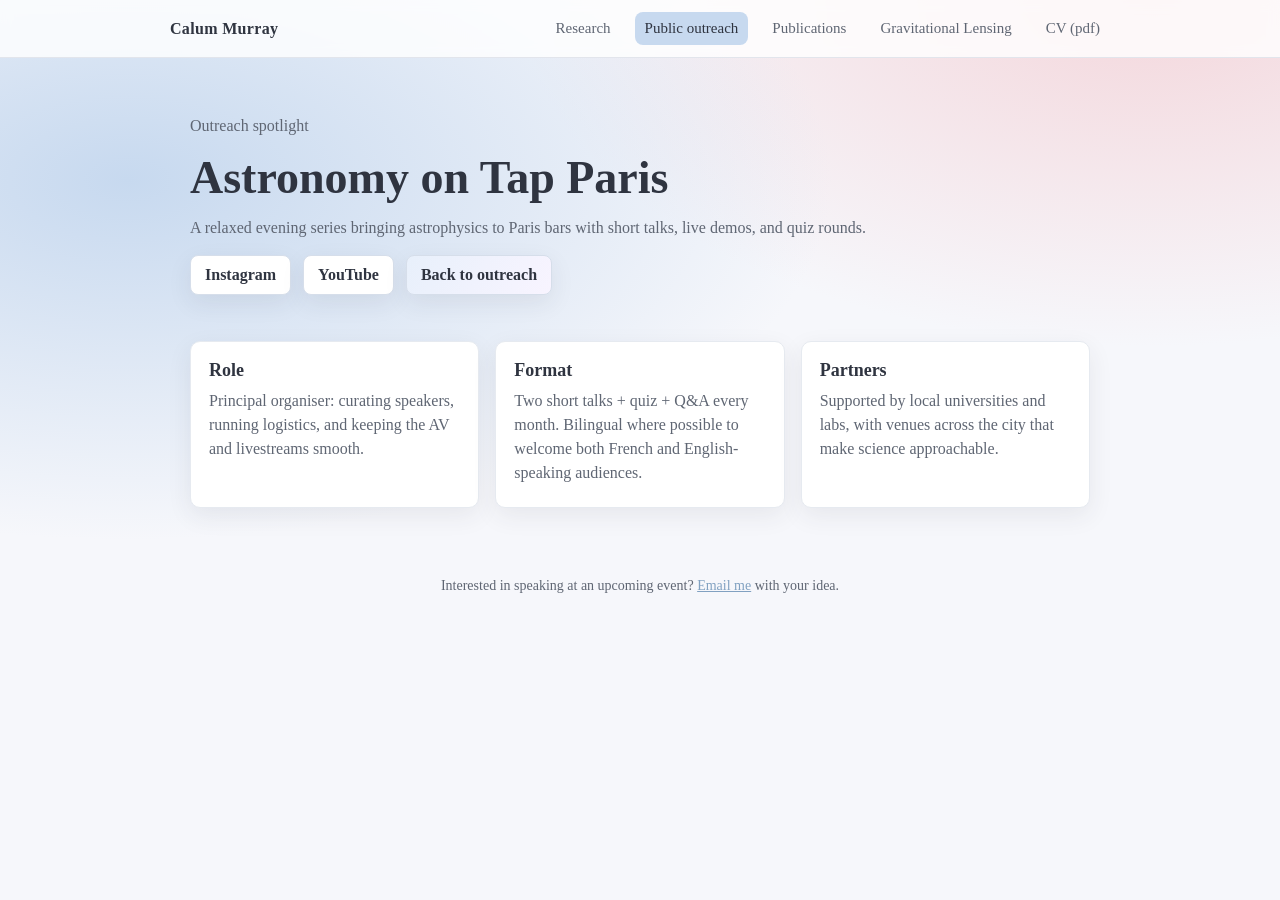
==== commit adfef6ce: "added weak_lens.html" ====
--- a/aot.html
+++ b/aot.html
@@ -14,6 +14,7 @@
         <a href="index.html">Research</a>
         <a href="outreach.html" aria-current="page">Public outreach</a>
         <a href="publications.html">Publications</a>
+        <a href="weak_lens.html">Gravitational Lensing</a>
         <a href="cv.pdf" target="_blank" rel="noopener">CV (pdf)</a>
       </div>
     </div>
--- a/styles.css
+++ b/styles.css
@@ -45,6 +45,8 @@
   display: flex;
   align-items: center;
   justify-content: space-between;
+  flex-wrap: wrap;
+  gap: 10px 16px;
   max-width: 980px;
   margin: 0 auto;
   padding: 12px 20px;
@@ -59,6 +61,8 @@
 
 .nav-links {
   display: flex;
+  flex-wrap: wrap;
+  justify-content: flex-end;
   gap: 14px;
   font-size: 15px;
 }
@@ -214,6 +218,50 @@
 
 #graph svg {
   display: block;
+  width: 100%;
+  height: 100%;
+}
+
+.graph-node circle {
+  cursor: grab;
+}
+
+.graph-node circle.is-dragging {
+  cursor: grabbing;
+}
+
+.graph-node text {
+  user-select: none;
+  pointer-events: none;
+}
+
+.poster-grid {
+  display: grid;
+  grid-template-columns: repeat(auto-fit, minmax(220px, 1fr));
+  gap: 20px;
+  margin: 24px 0;
+}
+
+.poster-card {
+  margin: 0;
+  background: #fff;
+  border: 1px solid #e6eaf0;
+  border-radius: var(--radius);
+  overflow: hidden;
+  box-shadow: var(--shadow);
+}
+
+.poster-card img,
+.poster-media {
+  width: 100%;
+  display: block;
+}
+
+.poster-card figcaption {
+  padding: 10px 12px;
+  font-size: 14px;
+  color: var(--muted);
+  background: #f9fbff;
 }
 
 footer {
@@ -223,3 +271,19 @@
   font-size: 14px;
   text-align: center;
 }
+
+@media (max-width: 640px) {
+  .navbar__inner {
+    align-items: flex-start;
+  }
+
+  .nav-links {
+    justify-content: flex-start;
+    gap: 8px;
+    width: 100%;
+  }
+
+  .nav-links a {
+    padding: 7px 9px;
+  }
+}
